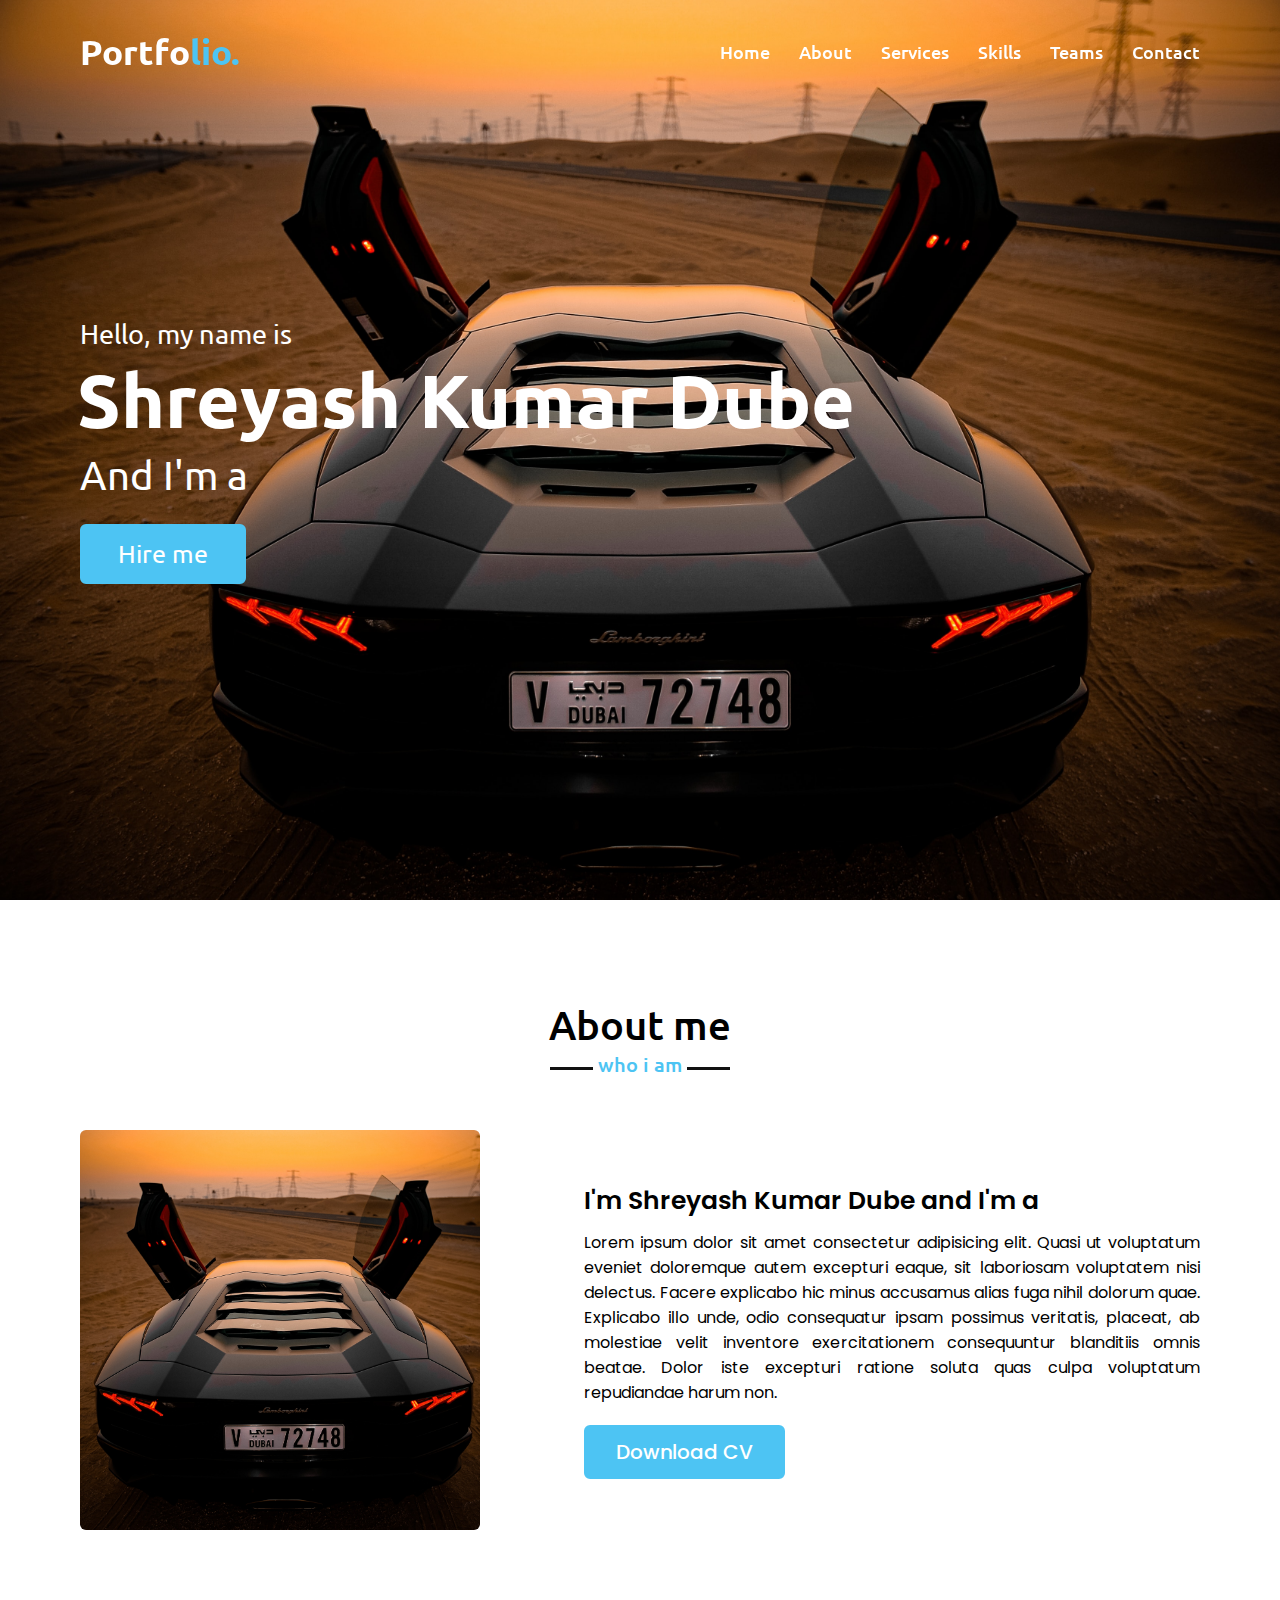
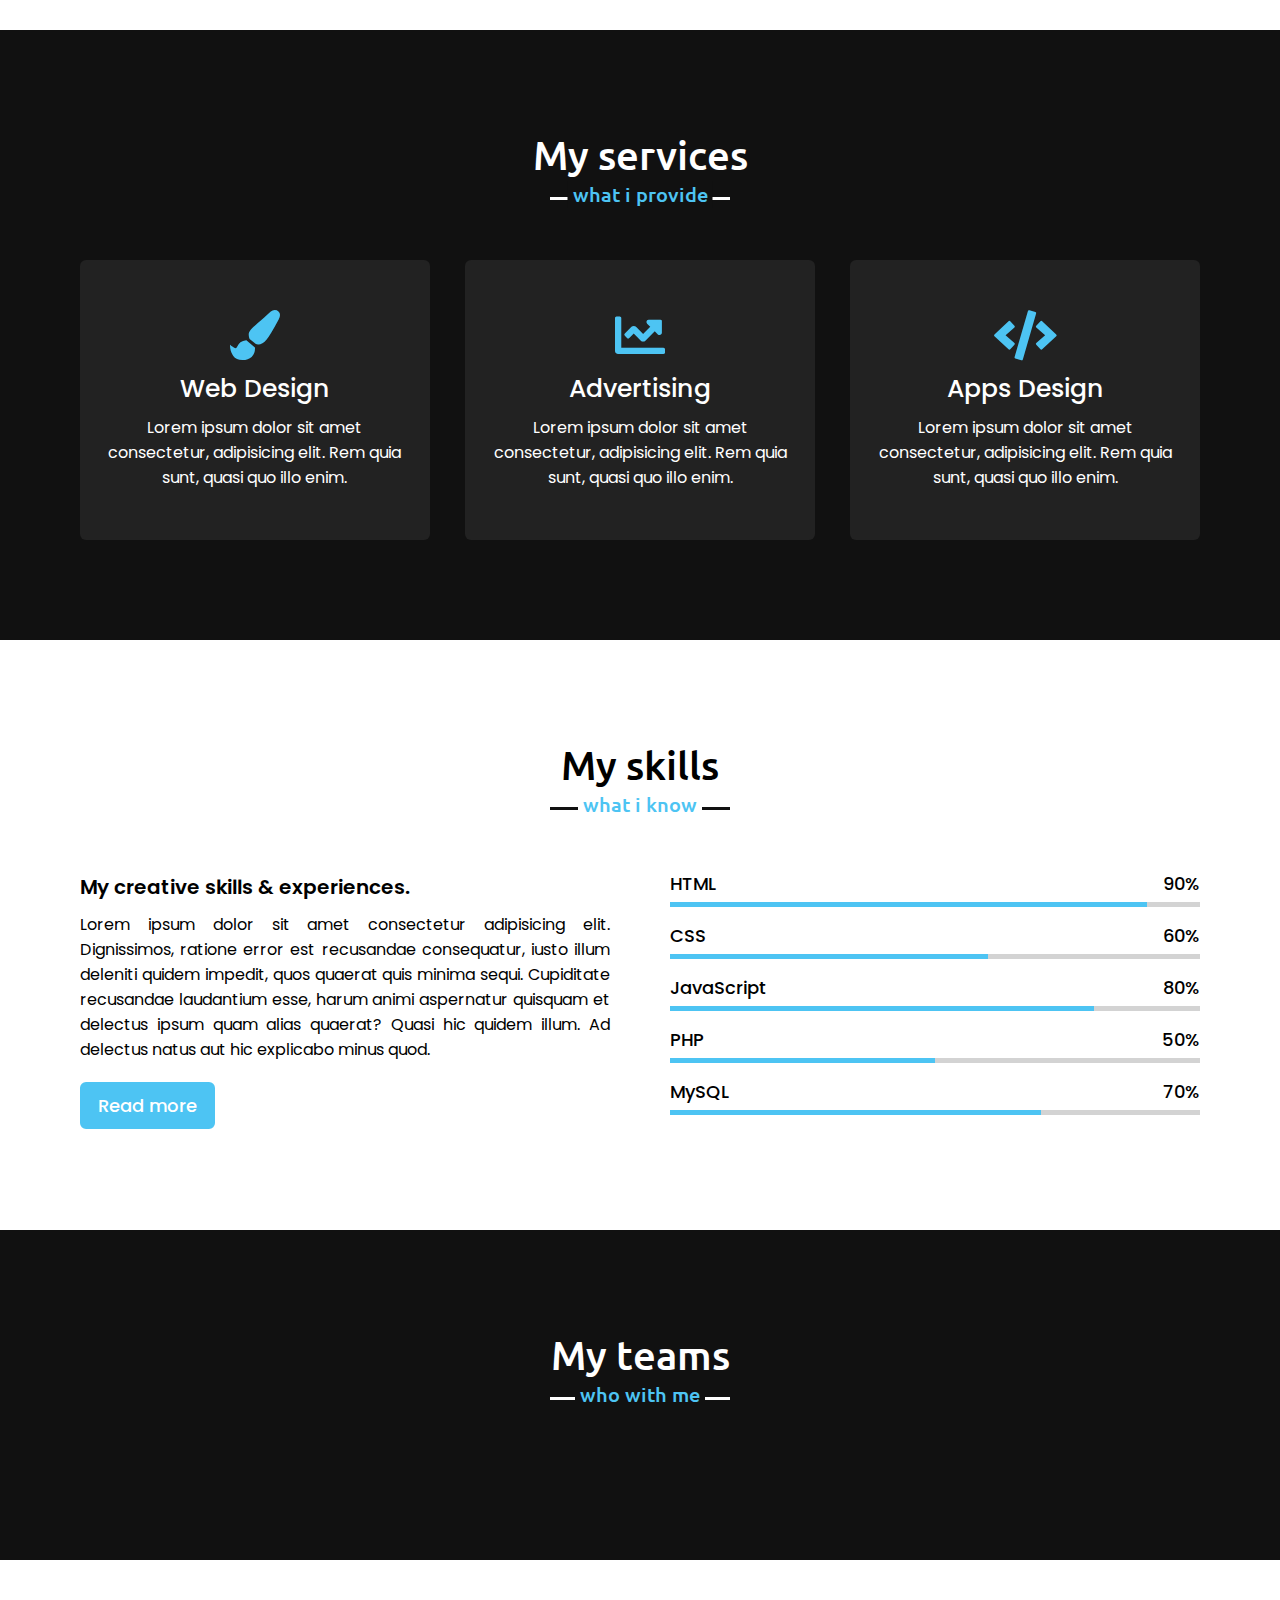
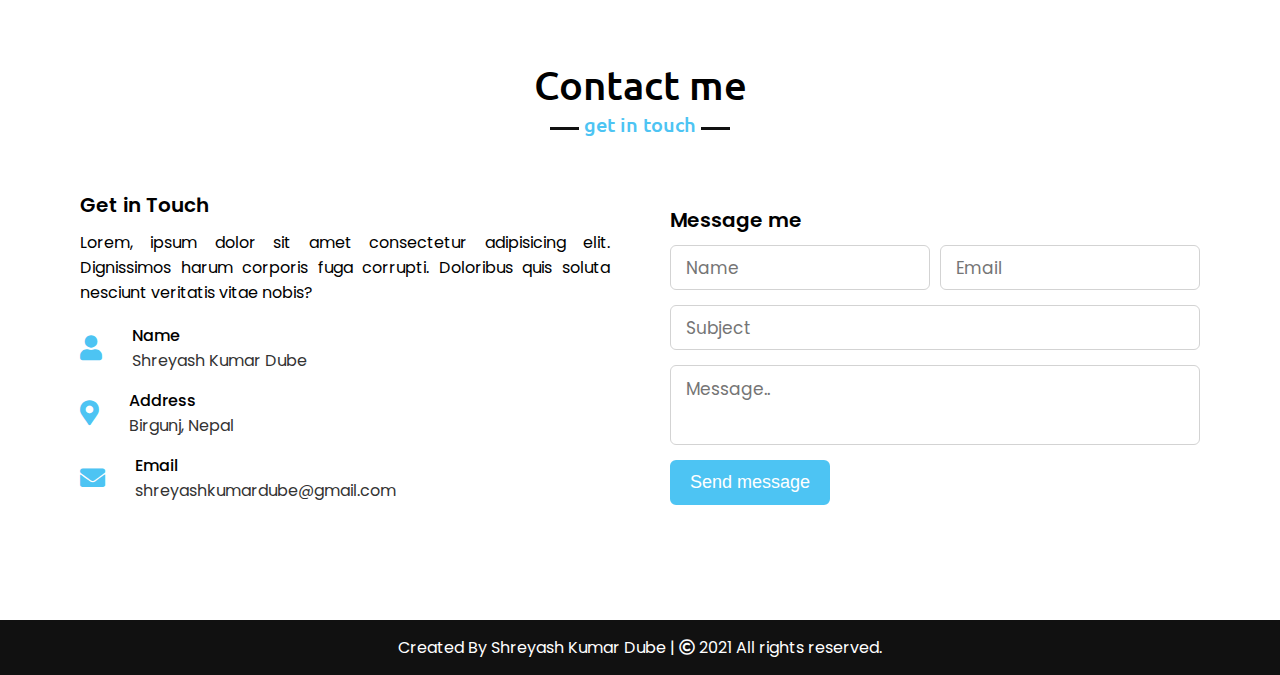
==== index.html @ 08240f5f "hii" ====
<html lang="en">
<head>
    <meta charset="UTF-8">
    <meta name="viewport" content="width=device-width, initial-scale=1.0">
    <title>Personal Portfolio Website</title>
    <link rel="stylesheet" href="style1.css">
    <link rel="stylesheet" href="https://cdnjs.cloudflare.com/ajax/libs/font-awesome/5.15.3/css/all.min.css"/>
    <script src="https://code.jquery.com/jquery-3.5.1.min.js"></script>
    <script src="https://cdnjs.cloudflare.com/ajax/libs/typed.js/2.0.11/typed.min.js"></script>
    <script src="https://cdnjs.cloudflare.com/ajax/libs/waypoints/4.0.1/jquery.waypoints.min.js"></script>
    <script src="https://cdnjs.cloudflare.com/ajax/libs/OwlCarousel2/2.3.4/owl.carousel.min.js"></script>
    <link rel="stylesheet" href="https://cdnjs.cloudflare.com/ajax/libs/OwlCarousel2/2.3.4/assets/owl.carousel.min.css"/>
</head>
<body>
    <div class="scroll-up-btn">
        <i class="fas fa-angle-up"></i>
    </div>
    <nav class="navbar">
        <div class="max-width">
            <div class="logo"><a href="#">Portfo<span>lio.</span></a></div>
            <ul class="menu">
                <li><a href="#home" class="menu-btn">Home</a></li>
                <li><a href="#about" class="menu-btn">About</a></li>
                <li><a href="#services" class="menu-btn">Services</a></li>
                <li><a href="#skills" class="menu-btn">Skills</a></li>
                <li><a href="#teams" class="menu-btn">Teams</a></li>
                <li><a href="#contact" class="menu-btn">Contact</a></li>
            </ul>
            <div class="menu-btn">
                <i class="fas fa-bars"></i>
            </div>
        </div>
    </nav>
    <!-- home section start -->
    <section class="home" id="home">
        <div class="max-width">
            <div class="home-content">
                <div class="text-1">Hello, my name is</div>
                <div class="text-2">Shreyash Kumar Dube</div>
                <div class="text-3">And I'm a <span class="typing"></span></div>
                <a href="#">Hire me</a>
            </div>
        </div>
    </section>
    <!-- about section start -->
    <section class="about" id="about">
        <div class="max-width">
            <h2 class="title">About me</h2>
            <div class="about-content">
                <div class="column left">
                    <img src="bg1.jpg" alt="">
                </div>
                <div class="column right">
                    <div class="text">I'm Shreyash Kumar Dube and I'm a <span class="typing-2"></span></div>
                    <p>Lorem ipsum dolor sit amet consectetur adipisicing elit. Quasi ut voluptatum eveniet doloremque autem excepturi eaque, sit laboriosam voluptatem nisi delectus. Facere explicabo hic minus accusamus alias fuga nihil dolorum quae. Explicabo illo unde, odio consequatur ipsam possimus veritatis, placeat, ab molestiae velit inventore exercitationem consequuntur blanditiis omnis beatae. Dolor iste excepturi ratione soluta quas culpa voluptatum repudiandae harum non.</p>
                    <a href="#">Download CV</a>
                </div>
            </div>
        </div>
    </section>
    <!-- services section start -->
    <section class="services" id="services">
        <div class="max-width">
            <h2 class="title">My services</h2>
            <div class="serv-content">
                <div class="card">
                    <div class="box">
                        <i class="fas fa-paint-brush"></i>
                        <div class="text">Web Design</div>
                        <p>Lorem ipsum dolor sit amet consectetur, adipisicing elit. Rem quia sunt, quasi quo illo enim.</p>
                    </div>
                </div>
                <div class="card">
                    <div class="box">
                        <i class="fas fa-chart-line"></i>
                        <div class="text">Advertising</div>
                        <p>Lorem ipsum dolor sit amet consectetur, adipisicing elit. Rem quia sunt, quasi quo illo enim.</p>
                    </div>
                </div>
                <div class="card">
                    <div class="box">
                        <i class="fas fa-code"></i>
                        <div class="text">Apps Design</div>
                        <p>Lorem ipsum dolor sit amet consectetur, adipisicing elit. Rem quia sunt, quasi quo illo enim.</p>
                    </div>
                </div>
               </div>
            </div>
        </div>
    </section>
    <!-- skills section start -->
    <section class="skills" id="skills">
        <div class="max-width">
            <h2 class="title">My skills</h2>
            <div class="skills-content">
                <div class="column left">
                    <div class="text">My creative skills & experiences.</div>
                    <p>Lorem ipsum dolor sit amet consectetur adipisicing elit. Dignissimos, ratione error est recusandae consequatur, iusto illum deleniti quidem impedit, quos quaerat quis minima sequi. Cupiditate recusandae laudantium esse, harum animi aspernatur quisquam et delectus ipsum quam alias quaerat? Quasi hic quidem illum. Ad delectus natus aut hic explicabo minus quod.</p>
                    <a href="#">Read more</a>
                </div>
                <div class="column right">
                    <div class="bars">
                        <div class="info">
                            <span>HTML</span>
                            <span>90%</span>
                        </div>
                        <div class="line html"></div>
                    </div>
                    <div class="bars">
                        <div class="info">
                            <span>CSS</span>
                            <span>60%</span>
                        </div>
                        <div class="line css"></div>
                    </div>
                    <div class="bars">
                        <div class="info">
                            <span>JavaScript</span>
                            <span>80%</span>
                        </div>
                        <div class="line js"></div>
                    </div>
                    <div class="bars">
                        <div class="info">
                            <span>PHP</span>
                            <span>50%</span>
                        </div>
                        <div class="line php"></div>
                    </div>
                    <div class="bars">
                        <div class="info">
                            <span>MySQL</span>
                            <span>70%</span>
                        </div>
                        <div class="line mysql"></div>
                    </div>
                </div>
            </div>
        </div>
    </section>
    <!-- teams section start -->
    <section class="teams" id="teams">
        <div class="max-width">
            <h2 class="title">My teams</h2>
            <div class="carousel owl-carousel">
                <div class="card">
                    <div class="box">
                        <img src="bg2.jpg" alt="">
                        <div class="text">Someone name</div>
                        <p>Lorem ipsum dolor sit amet consectetur adipisicing elit.</p>
                    </div>
                </div>
                <div class="card">
                    <div class="box">
                        <img src="bg3.jpg" alt="">
                        <div class="text">Someone name</div>
                        <p>Lorem ipsum dolor sit amet consectetur adipisicing elit.</p>
                    </div>
                </div>
                <div class="card">
                    <div class="box">
                        <img src="bg4.jpg" alt="">
                        <div class="text">Someone name</div>
                        <p>Lorem ipsum dolor sit amet consectetur adipisicing elit.</p>
                    </div>
                </div>
                <div class="card">
                    <div class="box">
                        <img src="bg1.jpg" alt="">
                        <div class="text">Someone name</div>
                        <p>Lorem ipsum dolor sit amet consectetur adipisicing elit.</p>
                    </div>
                </div>
                <div class="card">
                    <div class="box">
                        <img src="Logo.jpg" alt="">
                        <div class="text">Someone name</div>
                        <p>Lorem ipsum dolor sit amet consectetur adipisicing elit.</p>
                    </div>
                </div>
            </div>
        </div>
    </section>
    <!-- contact section start -->
    <section class="contact" id="contact">
        <div class="max-width">
            <h2 class="title">Contact me</h2>
            <div class="contact-content">
                <div class="column left">
                    <div class="text">Get in Touch</div>
                    <p>Lorem, ipsum dolor sit amet consectetur adipisicing elit. Dignissimos harum corporis fuga corrupti. Doloribus quis soluta nesciunt veritatis vitae nobis?</p>
                    <div class="icons">
                        <div class="row">
                            <i class="fas fa-user"></i>
                            <div class="info">
                                <div class="head">Name</div>
                                <div class="sub-title">Shreyash Kumar Dube</div>
                            </div>
                        </div>
                        <div class="row">
                            <i class="fas fa-map-marker-alt"></i>
                            <div class="info">
                                <div class="head">Address</div>
                                <div class="sub-title">Birgunj, Nepal</div>
                            </div>
                        </div>
                        <div class="row">
                            <i class="fas fa-envelope"></i>
                            <div class="info">
                                <div class="head">Email</div>
                                <div class="sub-title">shreyashkumardube@gmail.com</div>
                            </div>
                        </div>
                    </div>
                </div>
                <div class="column right">
                    <div class="text">Message me</div>
                    <form action="#">
                        <div class="fields">
                            <div class="field name">
                                <input type="text" placeholder="Name" required>
                            </div>
                            <div class="field email">
                                <input type="email" placeholder="Email" required>
                            </div>
                        </div>
                        <div class="field">
                            <input type="text" placeholder="Subject" required>
                        </div>
                        <div class="field textarea">
                            <textarea cols="30" rows="10" placeholder="Message.." required></textarea>
                        </div>
                        <div class="button-area">
                            <button type="submit">Send message</button>
                        </div>
                    </form>
                </div>
            </div>
        </div>
    </section>
    <!-- footer section start -->
    <footer>
        <span>Created By Shreyash Kumar Dube | <span class="far fa-copyright"></span> 2021 All rights reserved.</span>
    </footer>
    <script src="script.js"></script>
</body>
</html>
---- style1.css ----
@import url('https://fonts.googleapis.com/css2?family=Poppins:wght@400;500;600;700&family=Ubuntu:wght@400;500;700&display=swap');
*{
    margin: 0;
    padding: 0;
    box-sizing: border-box;
    text-decoration: none;
}
html{
    scroll-behavior: smooth;
}
/* custom scroll bar */
::-webkit-scrollbar {
    width: 10px;
}
::-webkit-scrollbar-track {
    background: #f1f1f1;
}
::-webkit-scrollbar-thumb {
    background: #888;
}
::-webkit-scrollbar-thumb:hover {
    background: #555;
}
/* all similar content styling codes */
section{
    padding: 100px 0;
}
.max-width{
    max-width: 1300px;
    padding: 0 80px;
    margin: auto;
}
.about, .services, .skills, .teams, .contact, footer{
    font-family: 'Poppins', sans-serif;
}
.about .about-content,
.services .serv-content,
.skills .skills-content,
.contact .contact-content{
    display: flex;
    flex-wrap: wrap;
    align-items: center;
    justify-content: space-between;
}
section .title{
    position: relative;
    text-align: center;
    font-size: 40px;
    font-weight: 500;
    margin-bottom: 60px;
    padding-bottom: 20px;
    font-family: 'Ubuntu', sans-serif;
}
section .title::before{
    content: "";
    position: absolute;
    bottom: 0px;
    left: 50%;
    width: 180px;
    height: 3px;
    background: #111;
    transform: translateX(-50%);
}
section .title::after{
    position: absolute;
    bottom: -8px;
    left: 50%;
    font-size: 20px;
    color: rgb(77, 196, 243);
    padding: 0 5px;
    background: #fff;
    transform: translateX(-50%);
}
/* navbar styling */
.navbar{
    position: fixed;
    width: 100%;
    z-index: 999;
    padding: 30px 0;
    font-family: 'Ubuntu', sans-serif;
    transition: all 0.3s ease;
}
.navbar.sticky{
    padding: 15px 0;
    background: rgb(77, 196, 243);;
}
.navbar .max-width{
    display: flex;
    align-items: center;
    justify-content: space-between;
}
.navbar .logo a{
    color: #fff;
    font-size: 35px;
    font-weight: 600;
}
.navbar .logo a span{
    color: rgb(77, 196, 243);;
    transition: all 0.3s ease;
}
.navbar.sticky .logo a span{
    color: #fff;
}
.navbar .menu li{
    list-style: none;
    display: inline-block;
}
.navbar .menu li a{
    display: block;
    color: #fff;
    font-size: 18px;
    font-weight: 500;
    margin-left: 25px;
    transition: color 0.3s ease;
}
.navbar .menu li a:hover{
    color: rgb(77, 196, 243);;
}
.navbar.sticky .menu li a:hover{
    color: #fff;
}
/* menu btn styling */
.menu-btn{
    color: #fff;
    font-size: 23px;
    cursor: pointer;
    display: none;
}
.scroll-up-btn{
    position: fixed;
    height: 45px;
    width: 42px;
    background: rgb(77, 196, 243);;
    right: 30px;
    bottom: 10px;
    text-align: center;
    line-height: 45px;
    color: #fff;
    z-index: 9999;
    font-size: 30px;
    border-radius: 6px;
    border-bottom-width: 2px;
    cursor: pointer;
    opacity: 0;
    pointer-events: none;
    transition: all 0.3s ease;
}
.scroll-up-btn.show{
    bottom: 30px;
    opacity: 1;
    pointer-events: auto;
}
.scroll-up-btn:hover{
    filter: brightness(90%);
}
/* home section styling */
.home{
    display: flex;
    background: url("bg1.jpg") no-repeat center;
    height: 100vh;
    color: #fff;
    min-height: 500px;
    background-size: cover;
    background-attachment: fixed;
    font-family: 'Ubuntu', sans-serif;
}
.home .max-width{
  width: 100%;
  display: flex;
}
.home .max-width .row{
  margin-right: 0;
}
.home .home-content .text-1{
    font-size: 27px;
}
.home .home-content .text-2{
    font-size: 75px;
    font-weight: 600;
    margin-left: -3px;
}
.home .home-content .text-3{
    font-size: 40px;
    margin: 5px 0;
}
.home .home-content .text-3 span{
    color: rgb(77, 196, 243);;
    font-weight: 500;
}
.home .home-content a{
    display: inline-block;
    background: rgb(77, 196, 243);;
    color: #fff;
    font-size: 25px;
    padding: 12px 36px;
    margin-top: 20px;
    font-weight: 400;
    border-radius: 6px;
    border: 2px solid rgb(77, 196, 243);;
    transition: all 0.3s ease;
}
.home .home-content a:hover{
    color: rgb(77, 196, 243);;
    background: none;
}
/* about section styling */
.about .title::after{
    content: "who i am";
}
.about .about-content .left{
    width: 45%;
}
.about .about-content .left img{
    height: 400px;
    width: 400px;
    object-fit: cover;
    border-radius: 6px;
}
.about .about-content .right{
    width: 55%;
}
.about .about-content .right .text{
    font-size: 25px;
    font-weight: 600;
    margin-bottom: 10px;
}
.about .about-content .right .text span{
    color: rgb(77, 196, 243);;
}
.about .about-content .right p{
    text-align: justify;
}
.about .about-content .right a{
    display: inline-block;
    background: rgb(77, 196, 243);;
    color: #fff;
    font-size: 20px;
    font-weight: 500;
    padding: 10px 30px;
    margin-top: 20px;
    border-radius: 6px;
    border: 2px solid rgb(77, 196, 243);;
    transition: all 0.3s ease;
}
.about .about-content .right a:hover{
    color: rgb(77, 196, 243);;
    background: none;
}
/* services section styling */
.services, .teams{
    color:#fff;
    background: #111;
}
.services .title::before,
.teams .title::before{
    background: #fff;
}
.services .title::after,
.teams .title::after{
    background: #111;
    content: "what i provide";
}
.services .serv-content .card{
    width: calc(33% - 20px);
    background: #222;
    text-align: center;
    border-radius: 6px;
    padding: 50px 25px;
    cursor: pointer;
    transition: all 0.3s ease;
}
.services .serv-content .card:hover{
    background: rgb(77, 196, 243);;
}
.services .serv-content .card .box{
    transition: all 0.3s ease;
}
.services .serv-content .card:hover .box{
    transform: scale(1.05);
}
.services .serv-content .card i{
    font-size: 50px;
    color: rgb(77, 196, 243);;
    transition: color 0.3s ease;
}
.services .serv-content .card:hover i{
    color: #fff;
}
.services .serv-content .card .text{
    font-size: 25px;
    font-weight: 500;
    margin: 10px 0 7px 0;
}
/* skills section styling */
.skills .title::after{
    content: "what i know";
}
.skills .skills-content .column{
    width: calc(50% - 30px);
}
.skills .skills-content .left .text{
    font-size: 20px;
    font-weight: 600;
    margin-bottom: 10px;
}
.skills .skills-content .left p{
    text-align: justify;
}
.skills .skills-content .left a{
    display: inline-block;
    background: rgb(77, 196, 243);;
    color: #fff;
    font-size: 18px;
    font-weight: 500;
    padding: 8px 16px;
    margin-top: 20px;
    border-radius: 6px;
    border: 2px solid rgb(77, 196, 243);;
    transition: all 0.3s ease;
}
.skills .skills-content .left a:hover{
    color: rgb(77, 196, 243);;
    background: none;
}
.skills .skills-content .right .bars{
    margin-bottom: 15px;
}
.skills .skills-content .right .info{
    display: flex;
    margin-bottom: 5px;
    align-items: center;
    justify-content: space-between;
}
.skills .skills-content .right span{
    font-weight: 500;
    font-size: 18px;
}
.skills .skills-content .right .line{
    height: 5px;
    width: 100%;
    background: lightgrey;
    position: relative;
}
.skills .skills-content .right .line::before{
    content: "";
    position: absolute;
    height: 100%;
    left: 0;
    top: 0;
    background: rgb(77, 196, 243);;
}
.skills-content .right .html::before{
    width: 90%;
}
.skills-content .right .css::before{
    width: 60%;
}
.skills-content .right .js::before{
    width: 80%;
}
.skills-content .right .php::before{
    width: 50%;
}
.skills-content .right .mysql::before{
    width: 70%;
}
/* teams section styling */
.teams .title::after{
    content: "who with me";
}
.teams .carousel .card{
    background: #222;
    border-radius: 6px;
    padding: 25px 35px;
    text-align: center;
    overflow: hidden;
    transition: all 0.3s ease;
}
.teams .carousel .card:hover{
    background: rgb(77, 196, 243);;
}
.teams .carousel .card .box{
    display: flex;
    flex-direction: column;
    align-items: center;
    justify-content: center;
    transition: all 0.3s ease;
}
.teams .carousel .card:hover .box{
    transform: scale(1.05);
}
.teams .carousel .card .text{
    font-size: 25px;
    font-weight: 500;
    margin: 10px 0 7px 0;
}
.teams .carousel .card img{
    height: 150px;
    width: 150px;
    object-fit: cover;
    border-radius: 50%;
    border: 5px solid rgb(77, 196, 243);;
    transition: all 0.3s ease;
}
.teams .carousel .card:hover img{
    border-color: #fff;
}
.owl-dots{
    text-align: center;
    margin-top: 20px;
}
.owl-dot{
    height: 13px;
    width: 13px;
    margin: 0 5px;
    outline: none!important;
    border-radius: 50%;
    border: 2px solid rgb(77, 196, 243);
    transition: all 0.3s ease;
}
.owl-dot.active{
    width: 35px;
    border-radius: 14px;
}
.owl-dot.active,
.owl-dot:hover{
    background: rgb(77, 196, 243);
}
/* contact section styling */
.contact .title::after{
    content: "get in touch";
}
.contact .contact-content .column{
    width: calc(50% - 30px);
}
.contact .contact-content .text{
    font-size: 20px;
    font-weight: 600;
    margin-bottom: 10px;
}
.contact .contact-content .left p{
    text-align: justify;
}
.contact .contact-content .left .icons{
    margin: 10px 0;
}
.contact .contact-content .row{
    display: flex;
    height: 65px;
    align-items: center;
}
.contact .contact-content .row .info{
    margin-left: 30px;
}
.contact .contact-content .row i{
    font-size: 25px;
    color: rgb(77, 196, 243);;
}
.contact .contact-content .info .head{
    font-weight: 500;
}
.contact .contact-content .info .sub-title{
    color: #333;
}
.contact .right form .fields{
    display: flex;
}
.contact .right form .field,
.contact .right form .fields .field{
    height: 45px;
    width: 100%;
    margin-bottom: 15px;
}
.contact .right form .textarea{
    height: 80px;
    width: 100%;
}
.contact .right form .name{
    margin-right: 10px;
}
.contact .right form .field input,
.contact .right form .textarea textarea{
    height: 100%;
    width: 100%;
    border: 1px solid lightgrey;
    border-radius: 6px;
    outline: none;
    padding: 0 15px;
    font-size: 17px;
    font-family: 'Poppins', sans-serif;
    transition: all 0.3s ease;
}
.contact .right form .field input:focus,
.contact .right form .textarea textarea:focus{
    border-color: #b3b3b3;
}
.contact .right form .textarea textarea{
  padding-top: 10px;
  resize: none;
}
.contact .right form .button-area{
  display: flex;
  align-items: center;
}
.right form .button-area button{
  color: #fff;
  display: block;
  width: 160px!important;
  height: 45px;
  outline: none;
  font-size: 18px;
  font-weight: 500;
  border-radius: 6px;
  cursor: pointer;
  flex-wrap: nowrap;
  background: rgb(77, 196, 243);;
  border: 2px solid rgb(77, 196, 243);;
  transition: all 0.3s ease;
}
.right form .button-area button:hover{
  color: rgb(77, 196, 243);;
  background: none;
}
/* footer section styling */
footer{
    background: #111;
    padding: 15px 23px;
    color: #fff;
    text-align: center;
}
footer span a{
    color: rgb(77, 196, 243);;
    text-decoration: none;
}
footer span a:hover{
    text-decoration: underline;
}
/* responsive media query start */
@media (max-width: 1104px) {
    .about .about-content .left img{
        height: 350px;
        width: 350px;
    }
}
@media (max-width: 991px) {
    .max-width{
        padding: 0 50px;
    }
}
@media (max-width: 947px){
    .menu-btn{
        display: block;
        z-index: 999;
    }
    .menu-btn i.active:before{
        content: "\f00d";
    }
    .navbar .menu{
        position: fixed;
        height: 100vh;
        width: 100%;
        left: -100%;
        top: 0;
        background: #111;
        text-align: center;
        padding-top: 80px;
        transition: all 0.3s ease;
    }
    .navbar .menu.active{
        left: 0;
    }
    .navbar .menu li{
        display: block;
    }
    .navbar .menu li a{
        display: inline-block;
        margin: 20px 0;
        font-size: 25px;
    }
    .home .home-content .text-2{
        font-size: 70px;
    }
    .home .home-content .text-3{
        font-size: 35px;
    }
    .home .home-content a{
        font-size: 23px;
        padding: 10px 30px;
    }
    .max-width{
        max-width: 930px;
    }
    .about .about-content .column{
        width: 100%;
    }
    .about .about-content .left{
        display: flex;
        justify-content: center;
        margin: 0 auto 60px;
    }
    .about .about-content .right{
        flex: 100%;
    }
    .services .serv-content .card{
        width: calc(50% - 10px);
        margin-bottom: 20px;
    }
    .skills .skills-content .column,
    .contact .contact-content .column{
        width: 100%;
        margin-bottom: 35px;
    }
}
@media (max-width: 690px) {
    .max-width{
        padding: 0 23px;
    }
    .home .home-content .text-2{
        font-size: 60px;
    }
    .home .home-content .text-3{
        font-size: 32px;
    }
    .home .home-content a{
        font-size: 20px;
    }
    .services .serv-content .card{
        width: 100%;
    }
}
@media (max-width: 500px) {
    .home .home-content .text-2{
        font-size: 50px;
    }
    .home .home-content .text-3{
        font-size: 27px;
    }
    .about .about-content .right .text,
    .skills .skills-content .left .text{
        font-size: 19px;
    }
    .contact .right form .fields{
        flex-direction: column;
    }
    .contact .right form .name,
    .contact .right form .email{
        margin: 0;
    }
    .right form .error-box{
       width: 150px;
    }
    .scroll-up-btn{
        right: 15px;
        bottom: 15px;
        height: 38px;
        width: 35px;
        font-size: 23px;
        line-height: 38px;
    }
}
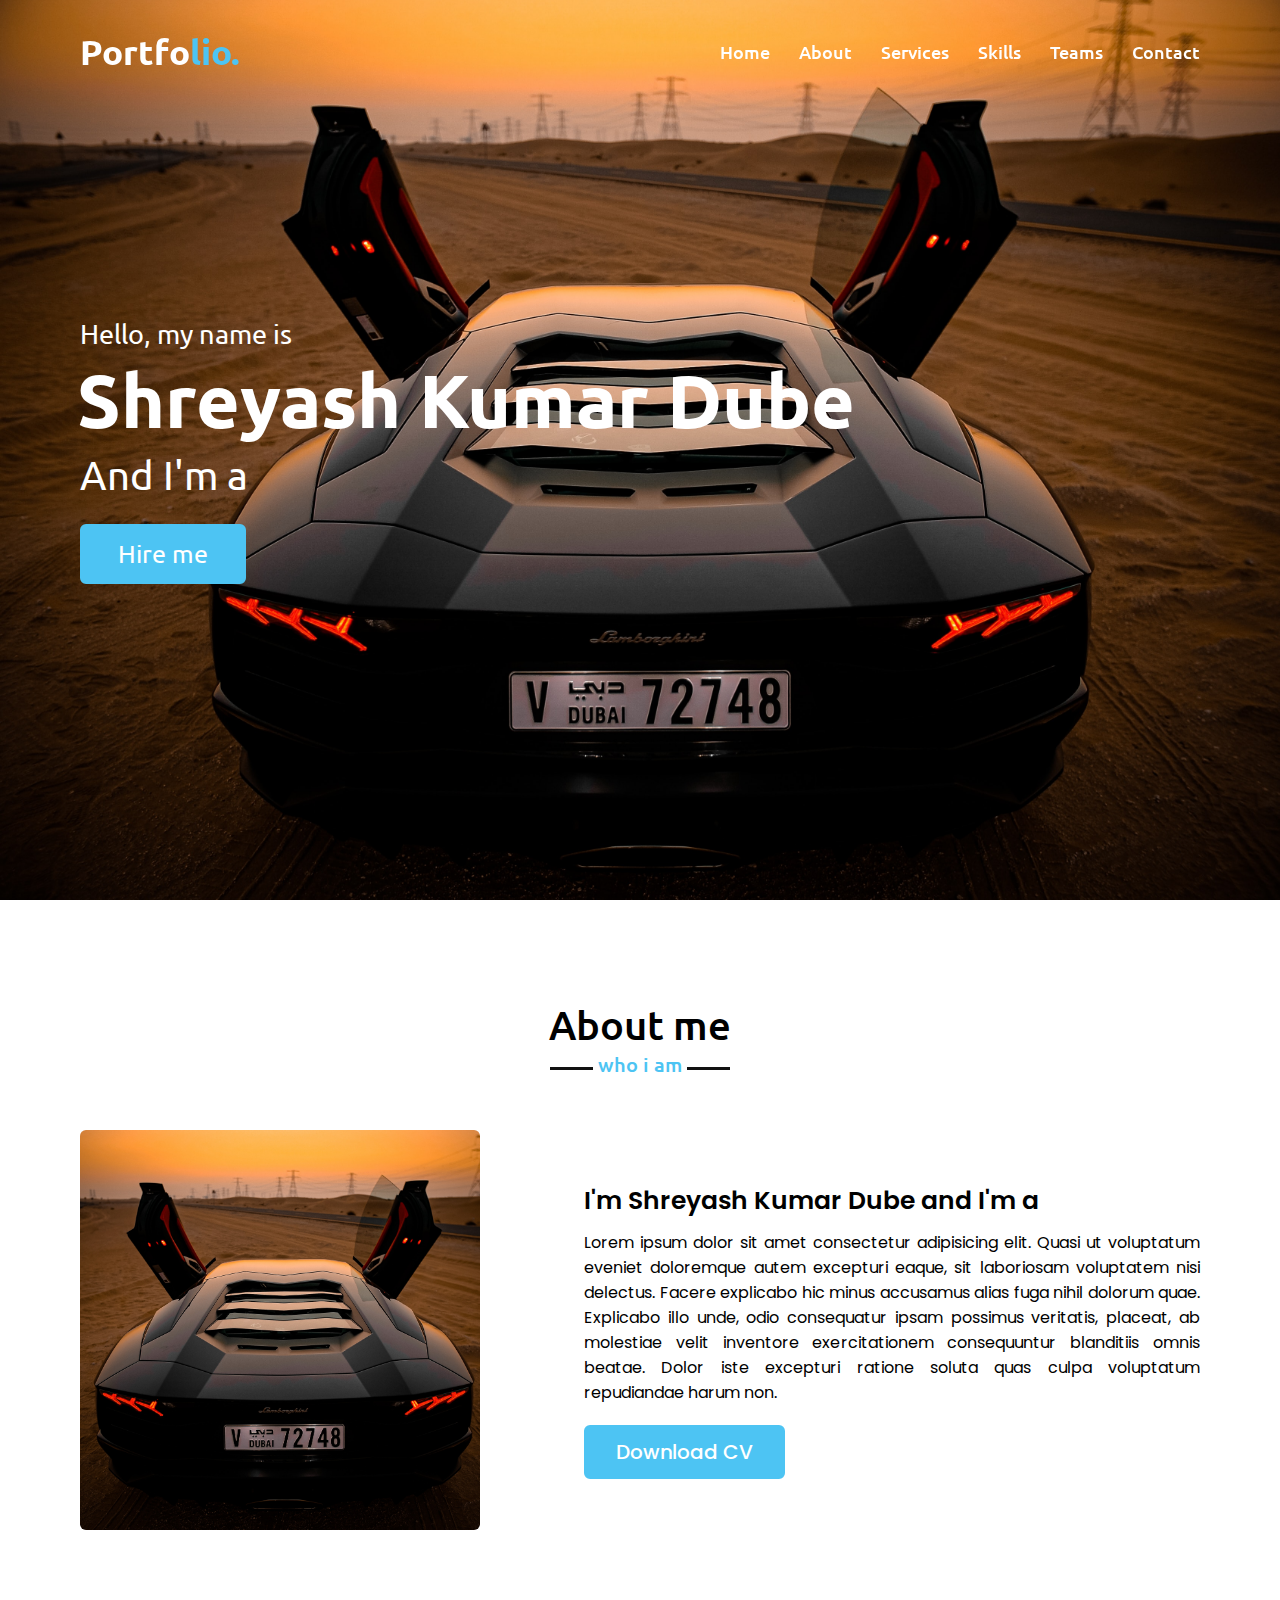
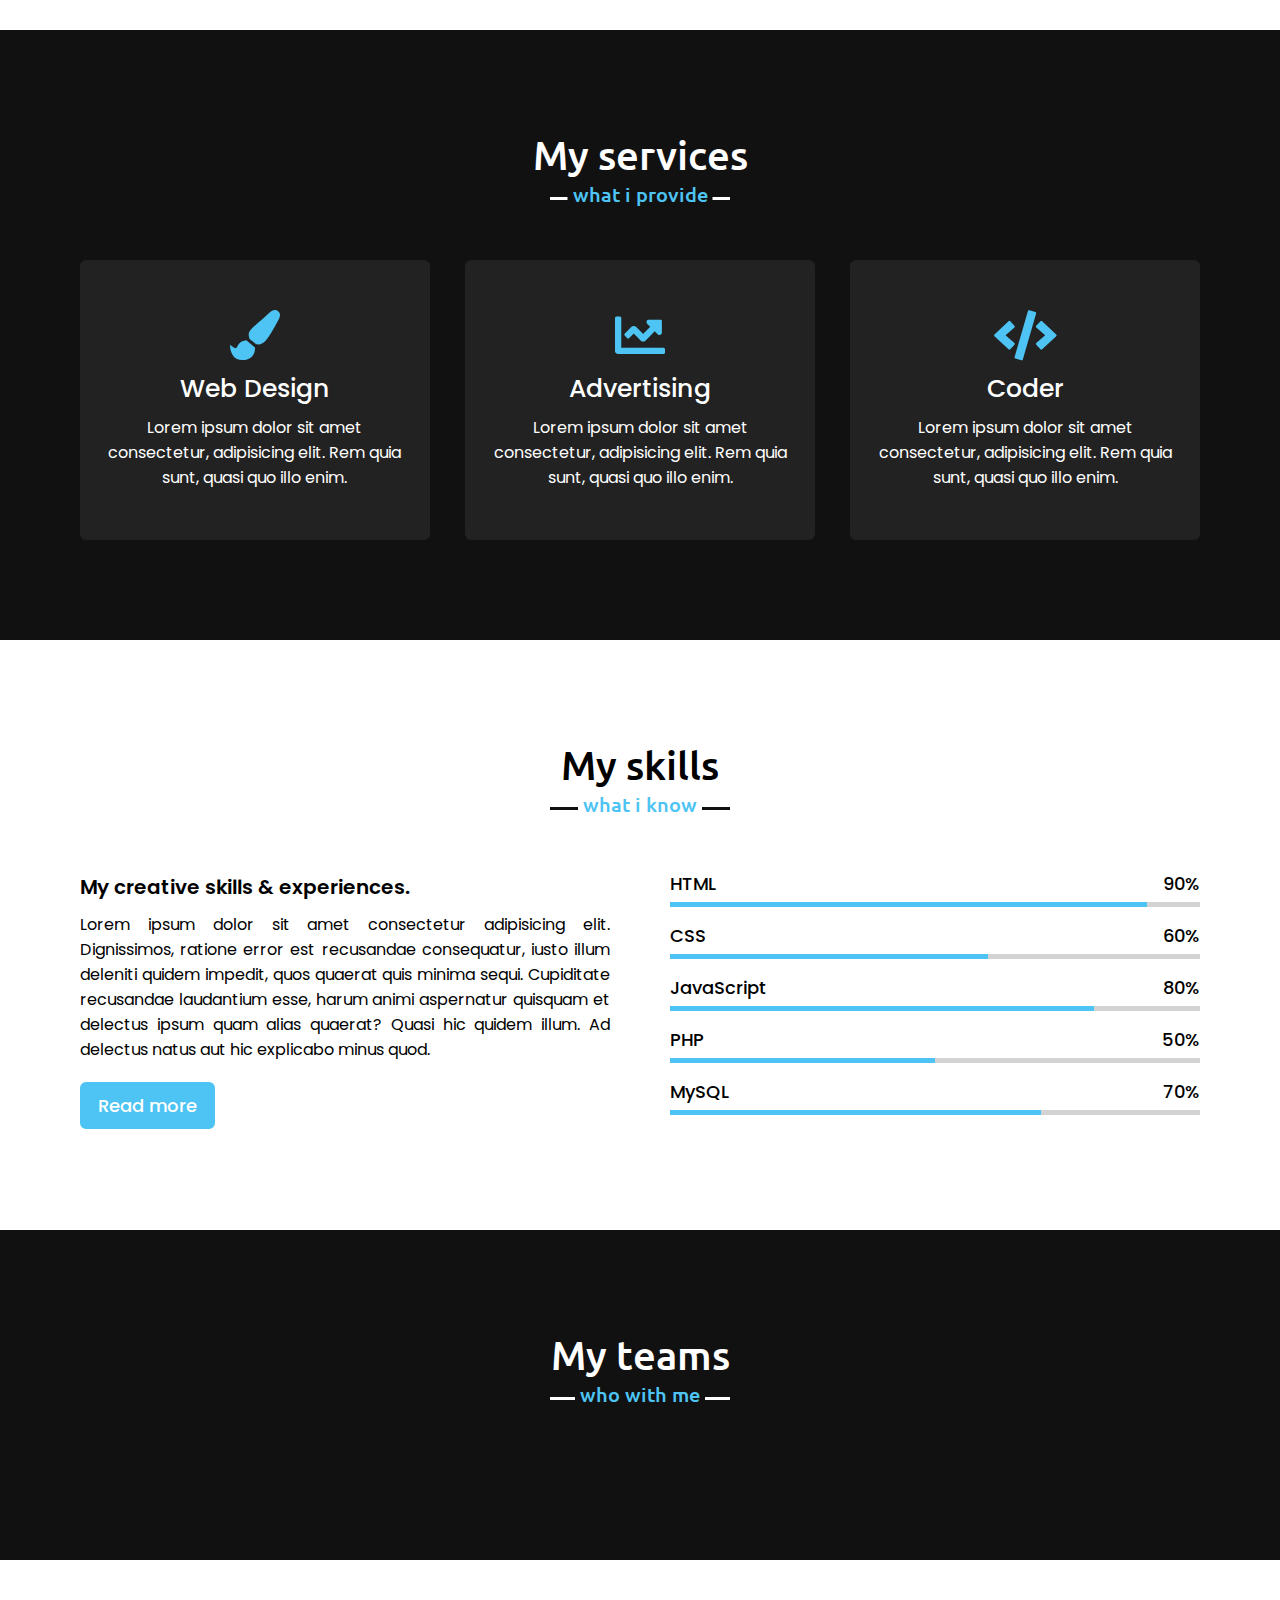
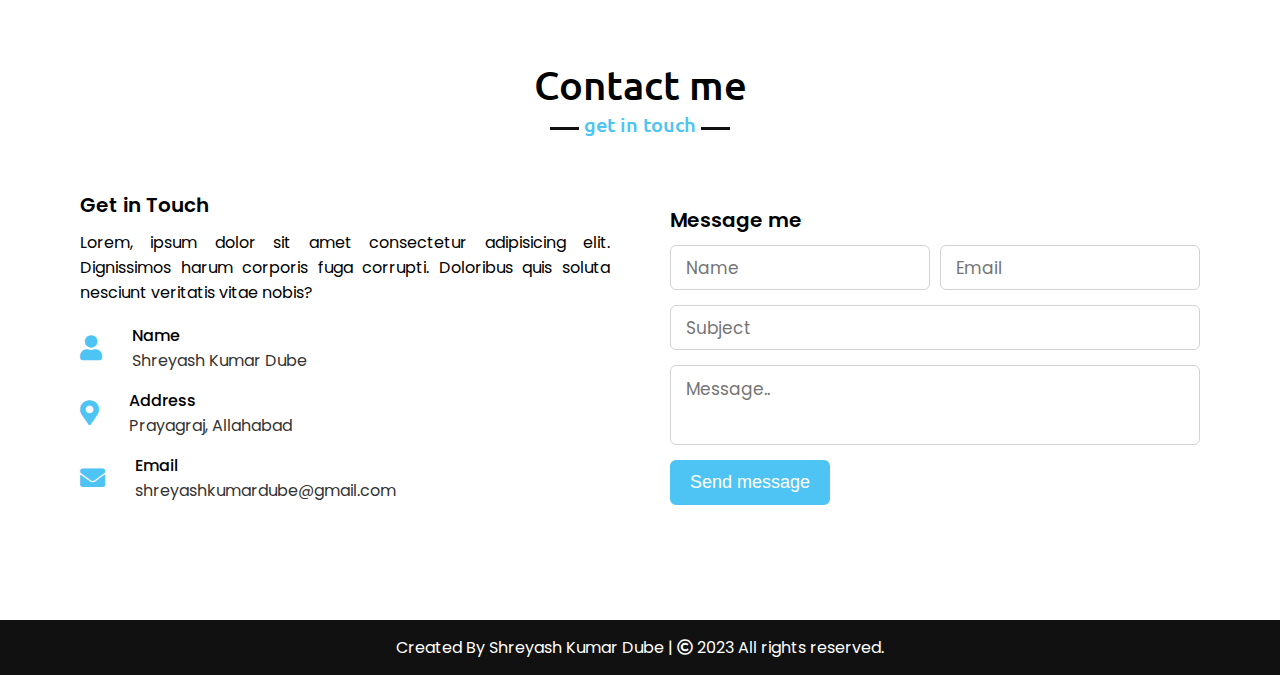
==== commit 57769a18: "Update index.html" ====
--- a/index.html
+++ b/index.html
@@ -2,7 +2,7 @@
 <head>
     <meta charset="UTF-8">
     <meta name="viewport" content="width=device-width, initial-scale=1.0">
-    <title>Personal Portfolio Website</title>
+    <title>Shreyash Kumar Dube</title>
     <link rel="stylesheet" href="style1.css">
     <link rel="stylesheet" href="https://cdnjs.cloudflare.com/ajax/libs/font-awesome/5.15.3/css/all.min.css"/>
     <script src="https://code.jquery.com/jquery-3.5.1.min.js"></script>
@@ -80,7 +80,7 @@
                 <div class="card">
                     <div class="box">
                         <i class="fas fa-code"></i>
-                        <div class="text">Apps Design</div>
+                        <div class="text"> Coder</div>
                         <p>Lorem ipsum dolor sit amet consectetur, adipisicing elit. Rem quia sunt, quasi quo illo enim.</p>
                     </div>
                 </div>
@@ -201,7 +201,7 @@
                             <i class="fas fa-map-marker-alt"></i>
                             <div class="info">
                                 <div class="head">Address</div>
-                                <div class="sub-title">Birgunj, Nepal</div>
+                                <div class="sub-title">Prayagraj, Allahabad</div>
                             </div>
                         </div>
                         <div class="row">
@@ -240,8 +240,8 @@
     </section>
     <!-- footer section start -->
     <footer>
-        <span>Created By Shreyash Kumar Dube | <span class="far fa-copyright"></span> 2021 All rights reserved.</span>
+        <span>Created By Shreyash Kumar Dube | <span class="far fa-copyright"></span> 2023 All rights reserved.</span>
     </footer>
     <script src="script.js"></script>
 </body>
-</html>+</html>
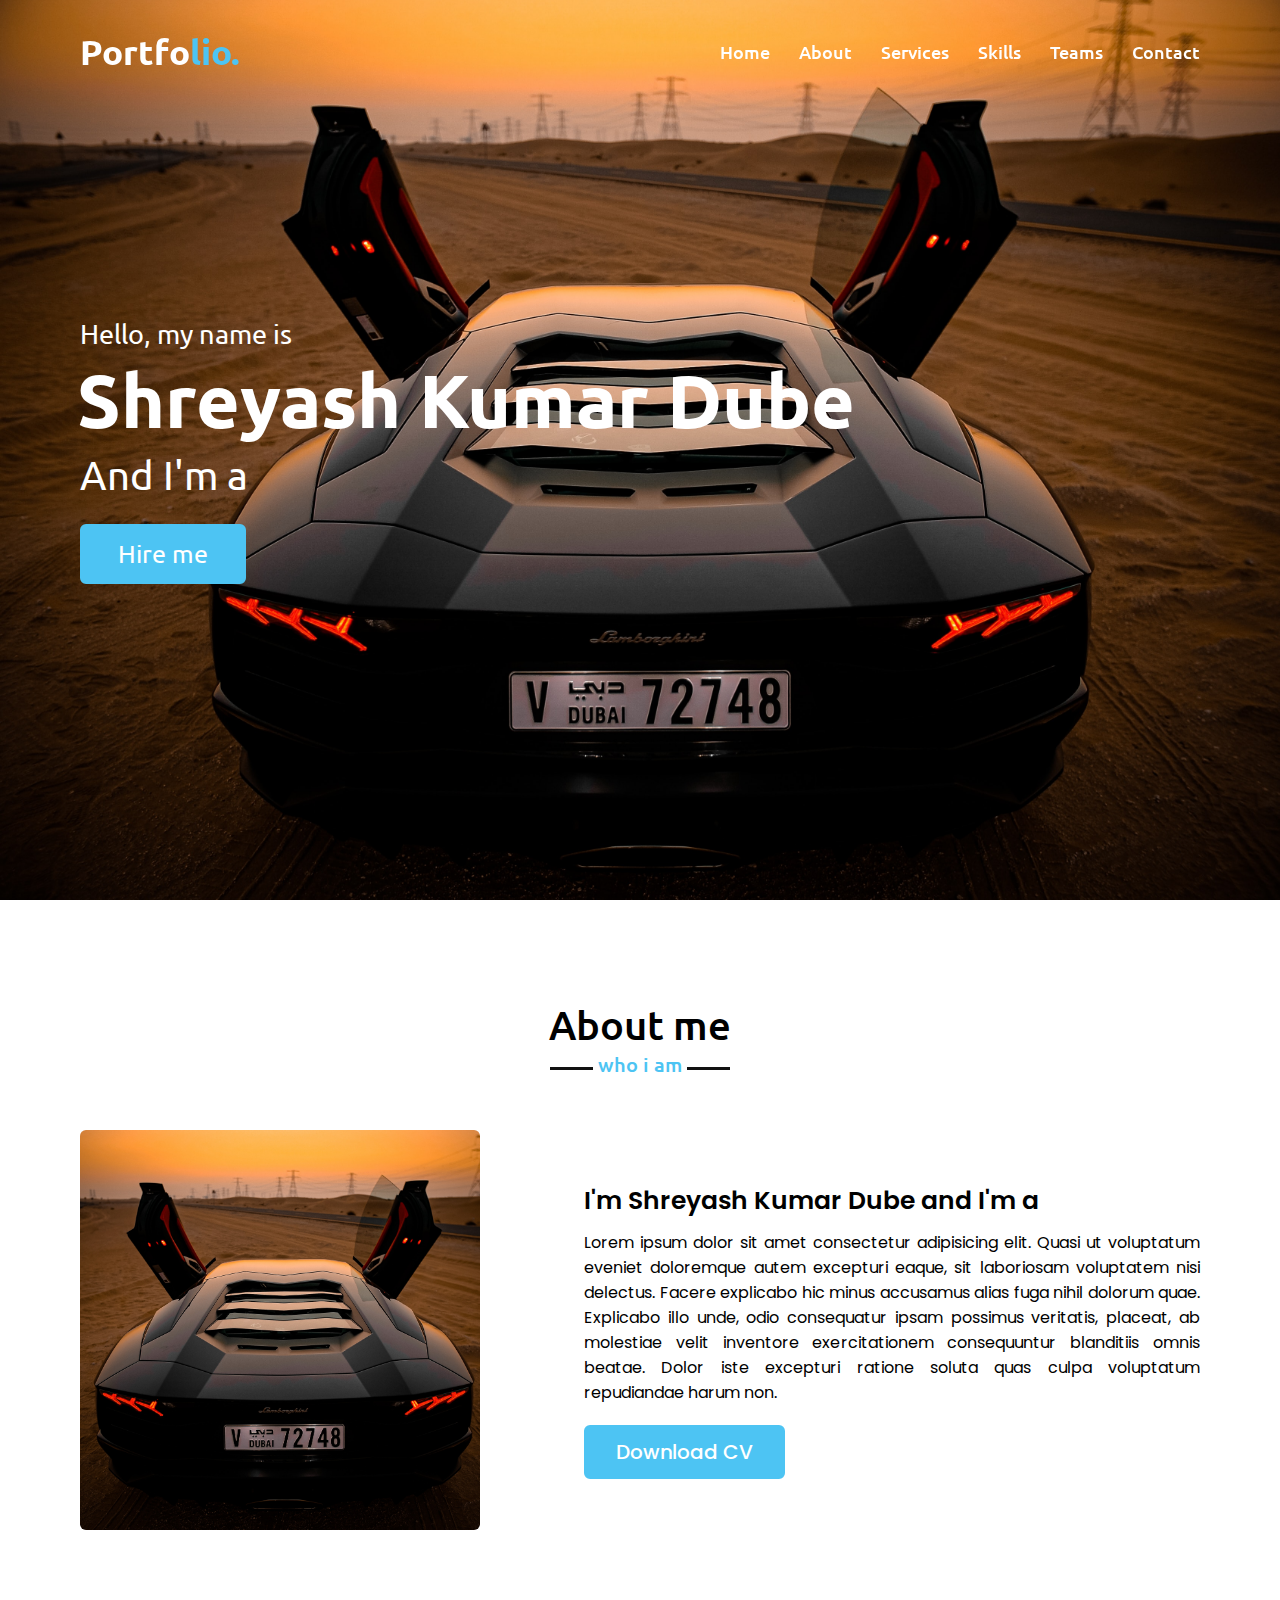
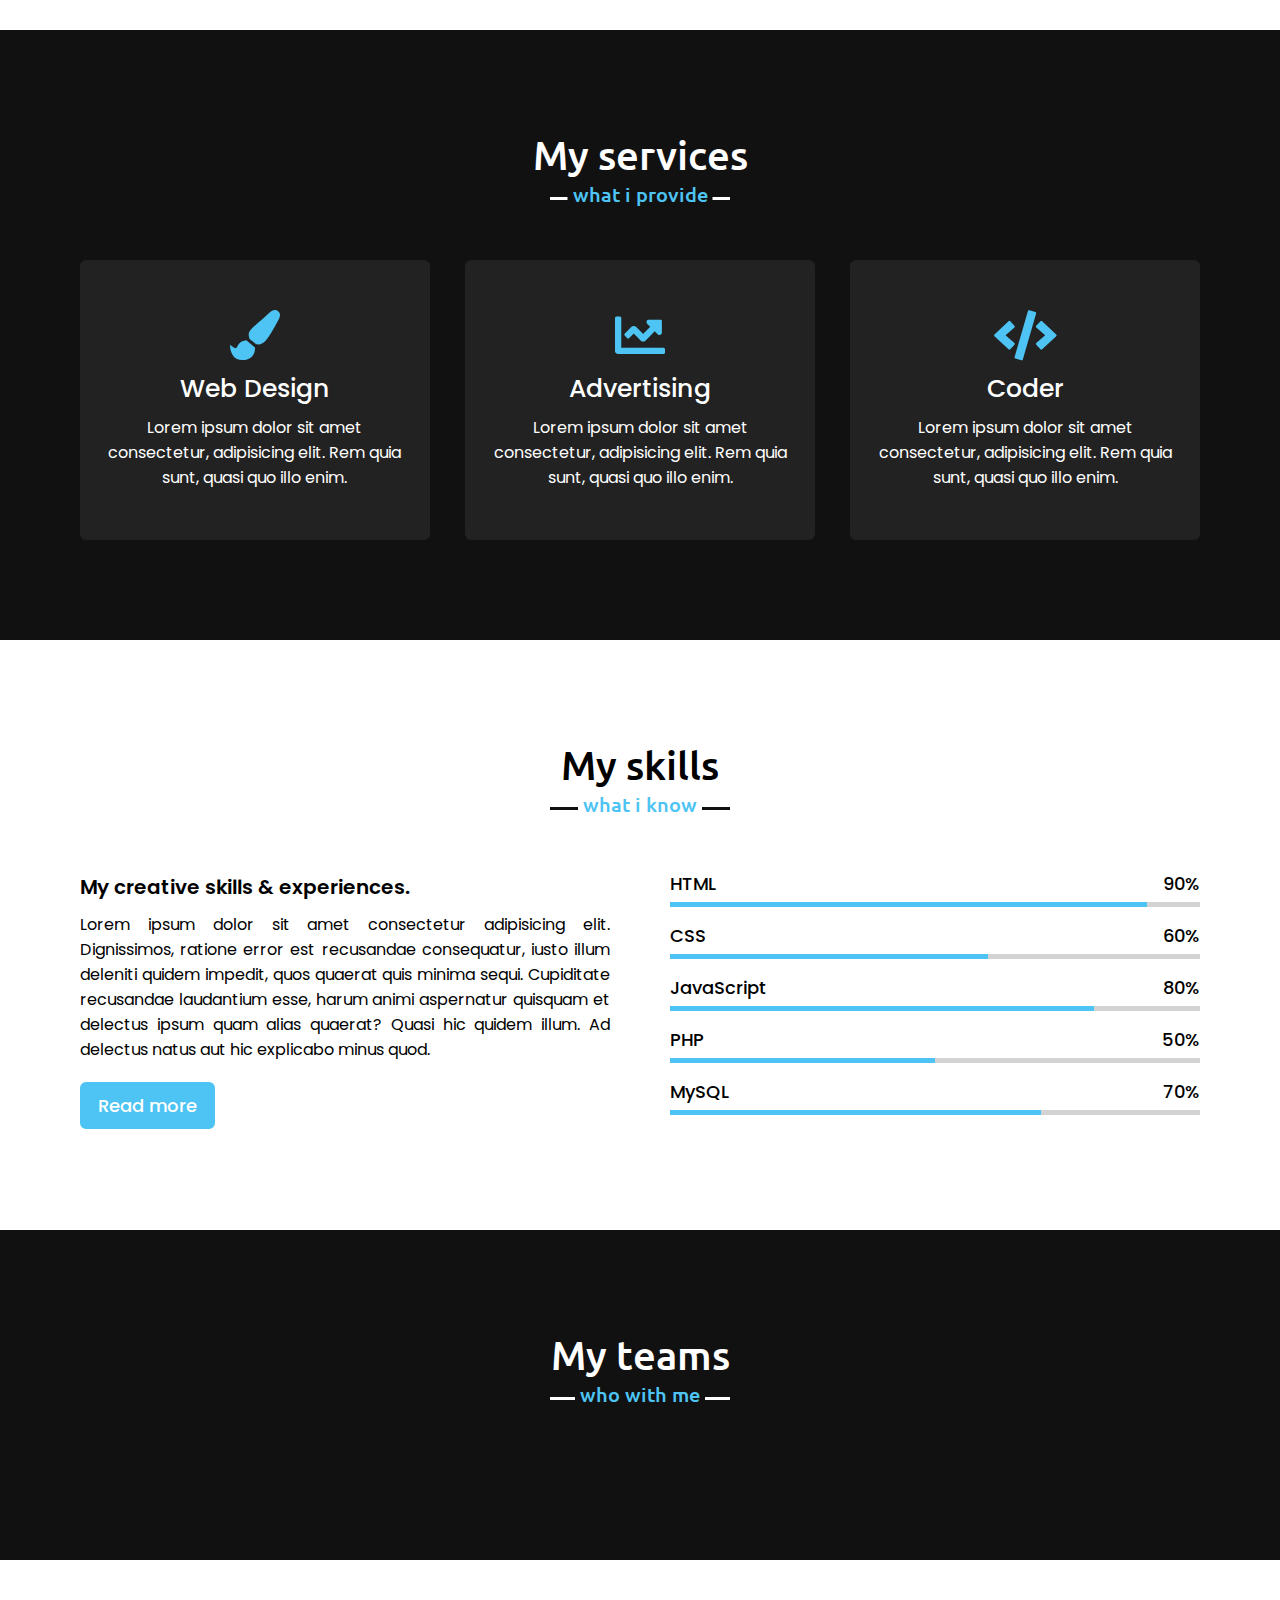
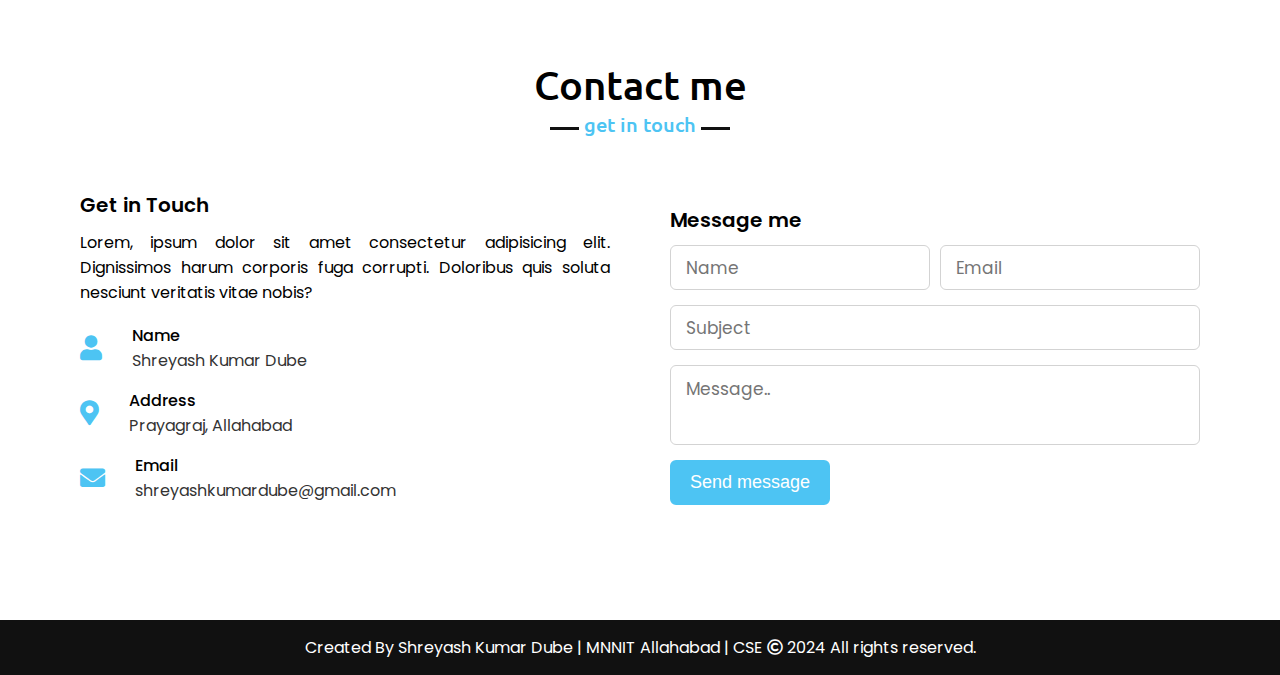
==== commit 907476bc: "Update index.html" ====
--- a/index.html
+++ b/index.html
@@ -240,7 +240,7 @@
     </section>
     <!-- footer section start -->
     <footer>
-        <span>Created By Shreyash Kumar Dube | <span class="far fa-copyright"></span> 2023 All rights reserved.</span>
+        <span>Created By Shreyash Kumar Dube | MNNIT Allahabad | CSE <span class="far fa-copyright"></span> 2024 All rights reserved.</span>
     </footer>
     <script src="script.js"></script>
 </body>
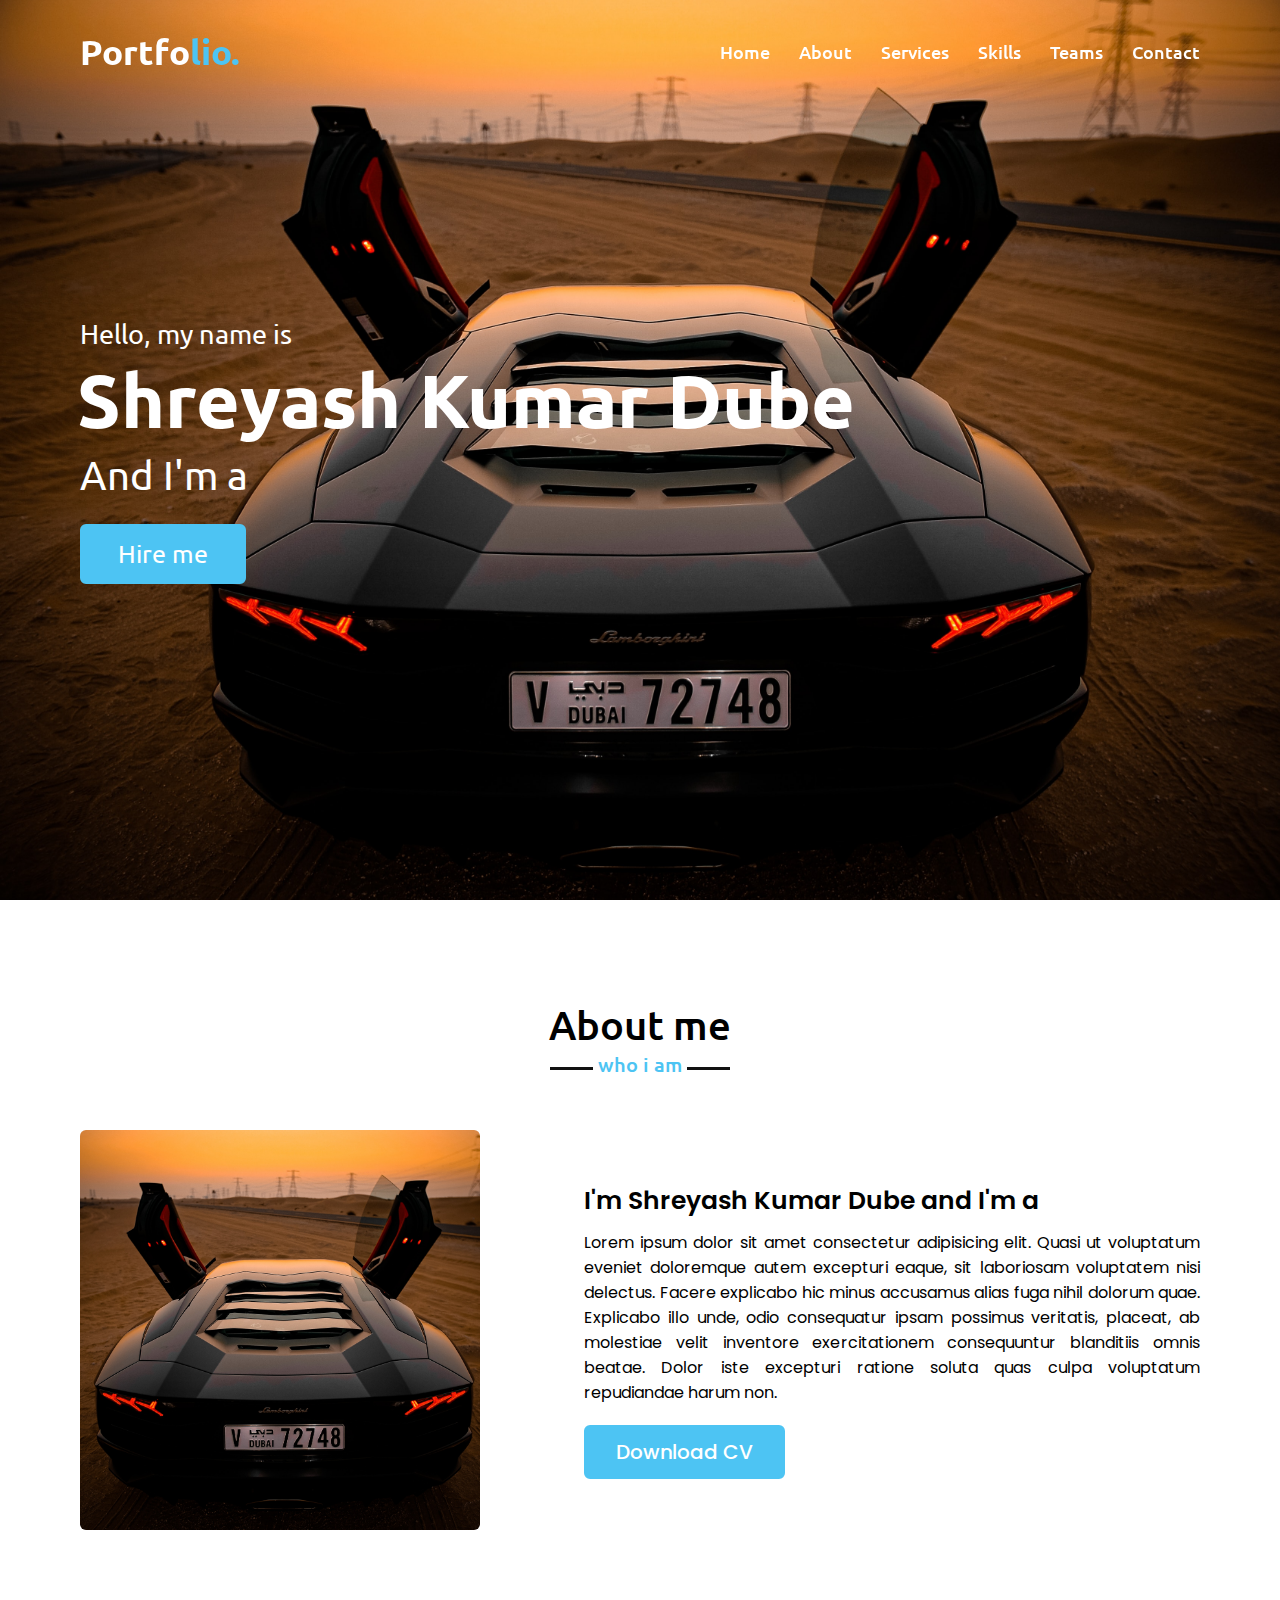
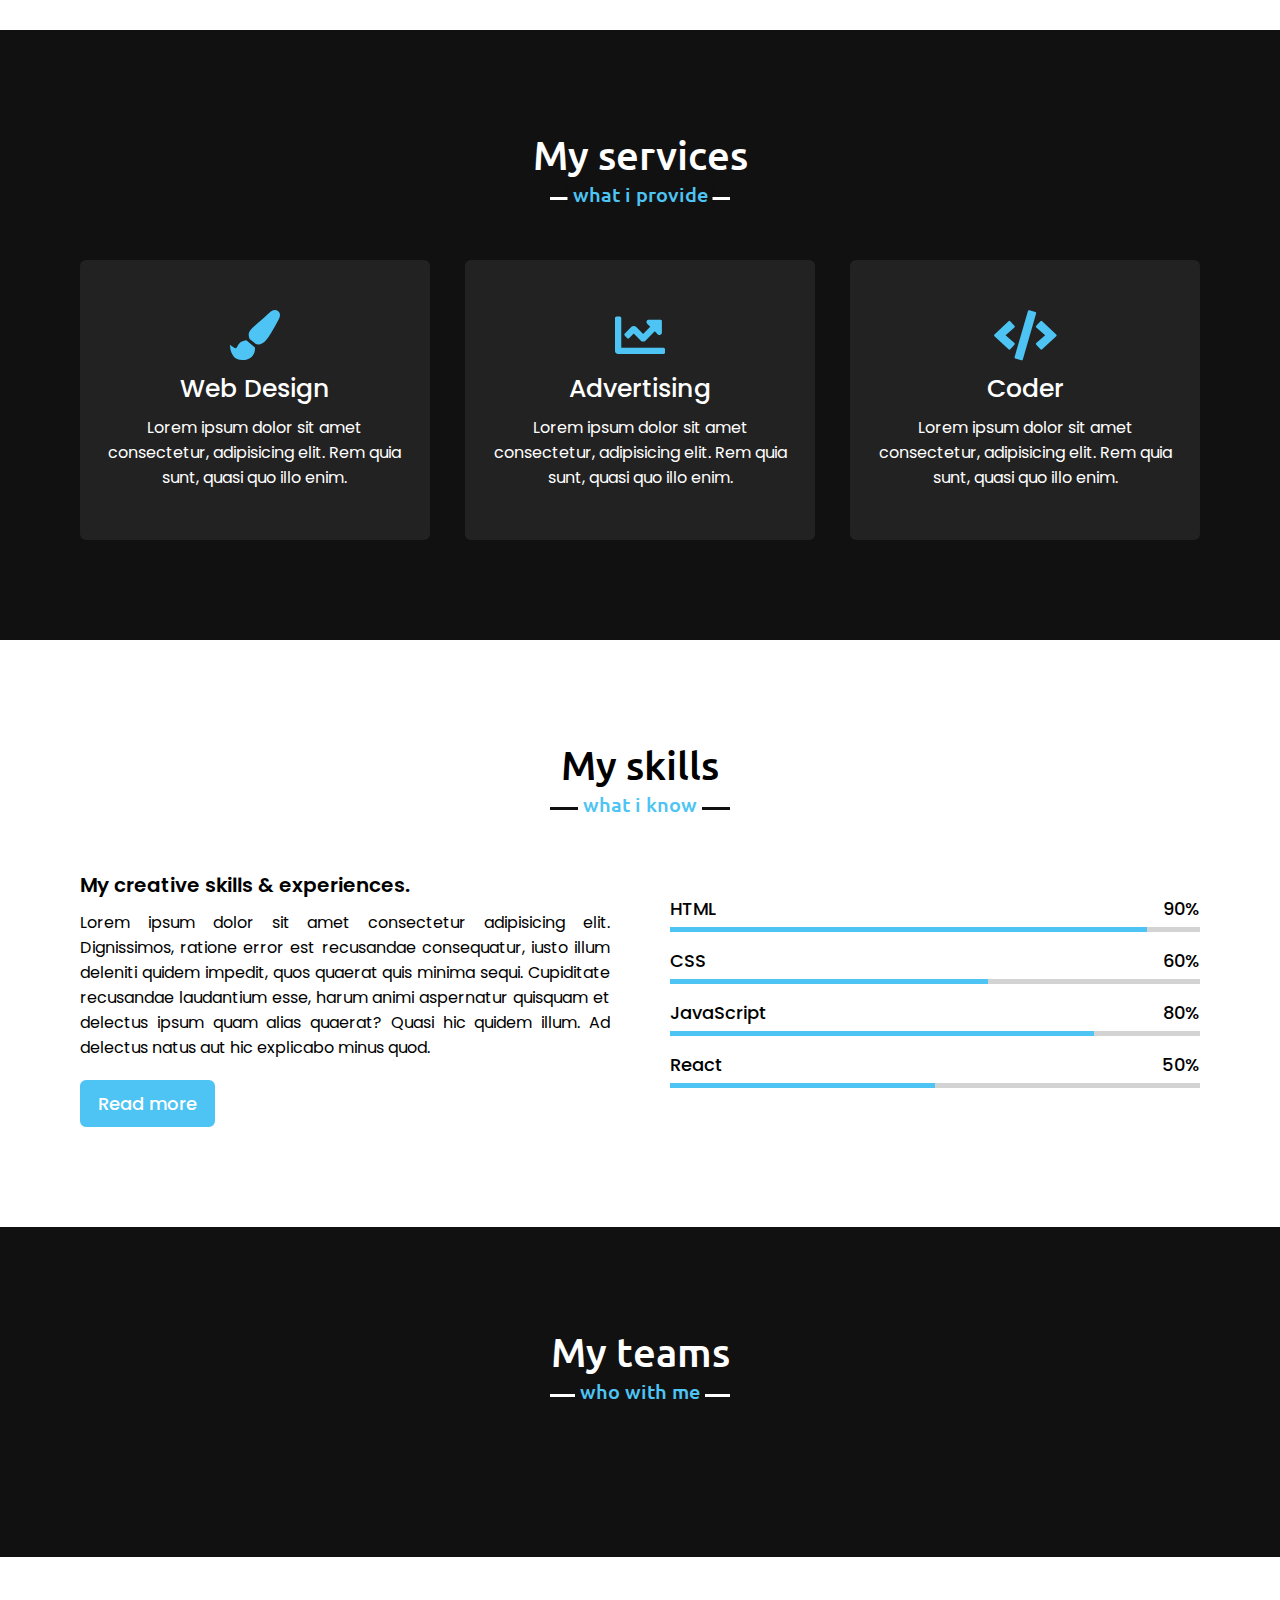
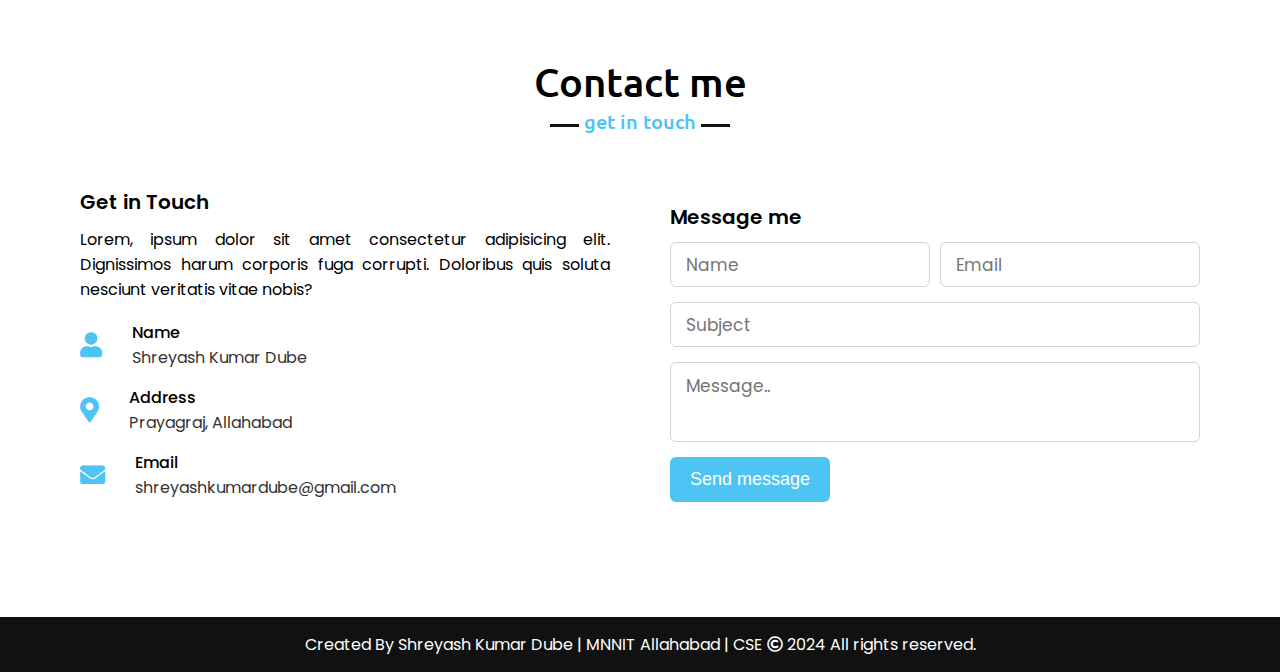
==== commit 0c3af868: "Update index.html" ====
--- a/index.html
+++ b/index.html
@@ -122,18 +122,12 @@
                     </div>
                     <div class="bars">
                         <div class="info">
-                            <span>PHP</span>
+                            <span>React</span>
                             <span>50%</span>
                         </div>
                         <div class="line php"></div>
                     </div>
-                    <div class="bars">
-                        <div class="info">
-                            <span>MySQL</span>
-                            <span>70%</span>
-                        </div>
-                        <div class="line mysql"></div>
-                    </div>
+                    
                 </div>
             </div>
         </div>
